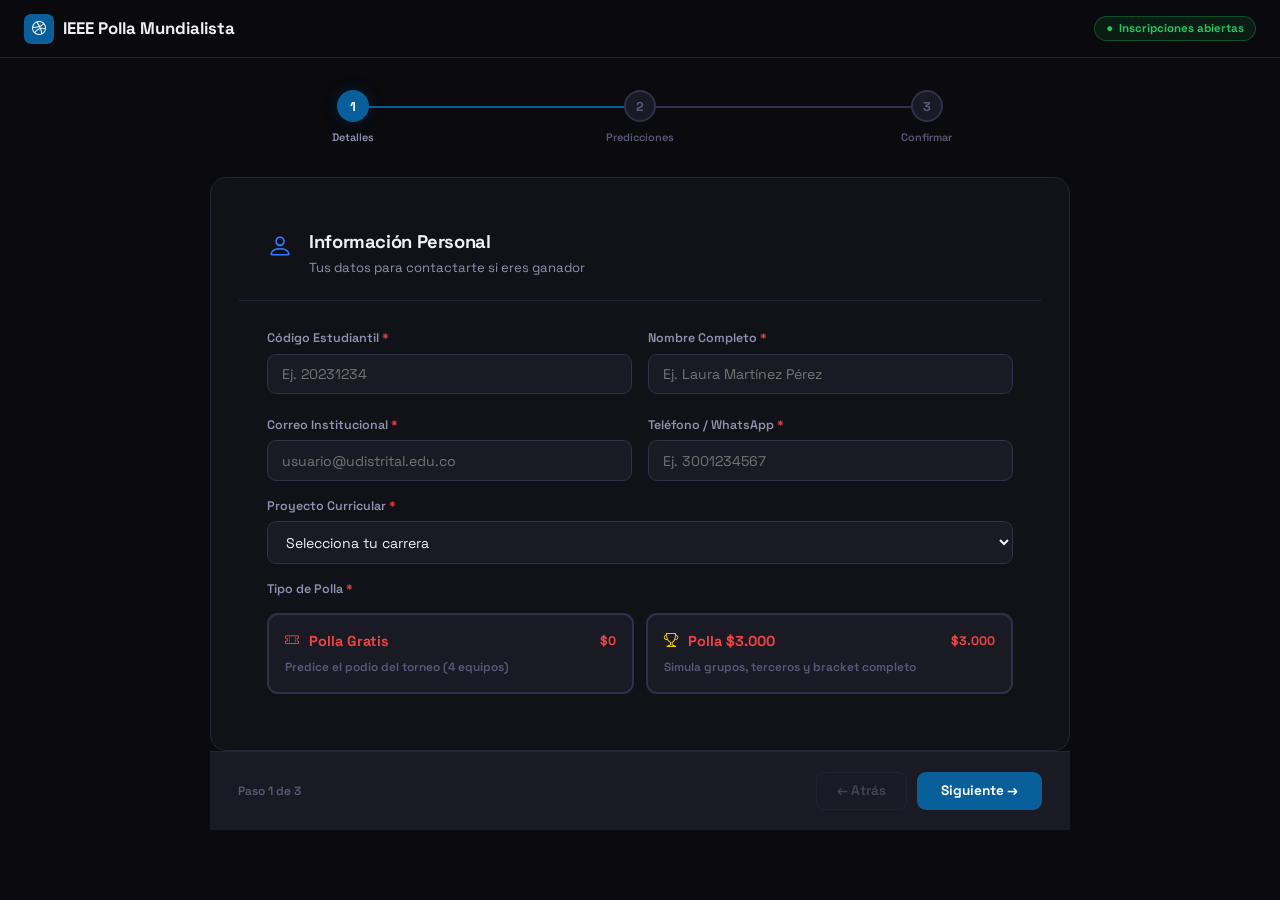
==== form.html @ 86ab1fe7 "Proyecto" ====
<!DOCTYPE html>
<html lang="es">

<head>
  <meta charset="UTF-8" />
  <meta name="viewport" content="width=device-width, initial-scale=1.0" />
  <title>Polla Mundialista IEEE 2026</title>
  <link rel="preconnect" href="https://fonts.googleapis.com" />
  <link rel="preconnect" href="https://fonts.gstatic.com" crossorigin />
  <link rel="stylesheet" href="stylesform.css">
  <link href="https://fonts.googleapis.com/css2?family=Space+Grotesk:wght@300;400;500;600;700;800&display=swap"
    rel="stylesheet" />
  <link rel="stylesheet" href="https://cdn.jsdelivr.net/npm/bootstrap-icons@1.11.3/font/bootstrap-icons.css">
</head>

<body>
  <nav>
    <a href="#" class="logo">
      <div class="logo-icon"><i class="bi bi-dribbble"></i></div>IEEE Polla Mundialista
    </a>
    <span class="nav-badge"><span>●</span> Inscripciones abiertas</span>
  </nav>
  <div class="page">
    <div class="stepper">
      <div class="stepper-track">
        <div class="step-node active" id="sn1">
          <div class="s-circle" id="sc1">1</div>
          <div class="s-label">Detalles</div>
        </div>
        <div class="step-node" id="sn2">
          <div class="s-circle" id="sc2">2</div>
          <div class="s-label">Predicciones</div>
        </div>
        <div class="step-node" id="sn3">
          <div class="s-circle" id="sc3">3</div>
          <div class="s-label">Confirmar</div>
        </div>
      </div>
    </div>
    <div class="card">
      <div class="panel active" id="panel1">
        <div class="card-header">
          <div class="header-icon">
            <i class="bi bi-person"></i>
          </div>
          <div>
            <h2>Información Personal</h2>
            <p>Tus datos para contactarte si eres ganador</p>
          </div>
        </div>
        <div style="padding:1.75rem;">
          <div class="fields-grid two-col">
            <div class="field-group" id="fg-codigo">
              <label for="codigo">Código Estudiantil <span>*</span></label>
              <input type="number" id="codigo" placeholder="Ej. 20231234" />
              <small id="codigo-status"></small>
              <span class="field-error">Ingresa tu código estudiantil</span>
            </div>
            <div class="field-group" id="fg-nombre">
              <label for="nombre">Nombre Completo <span>*</span></label>
              <input type="text" id="nombre" placeholder="Ej. Laura Martínez Pérez" autocomplete="name" />
              <span class="field-error">Por favor ingresa tu nombre completo</span>
            </div>
            <div class="field-group" id="fg-correo">
              <label for="correo">Correo Institucional <span>*</span></label>
              <input type="email" id="correo" placeholder="usuario@udistrital.edu.co" />
              <span class="field-error">Ingresa un correo @udistrital.edu.co válido</span>
            </div>
            <div class="field-group" id="fg-telefono">
              <label for="telefono">Teléfono / WhatsApp <span>*</span></label>
              <input type="tel" id="telefono" placeholder="Ej. 3001234567" maxlength="12" />
              <span class="field-error">Ingresa tu número de teléfono</span>
            </div>
            <div class="field-group" id="fg-proyecto" style="grid-column:1/-1;">
              <label for="proyecto">Proyecto Curricular <span>*</span></label>
              <select id="proyecto">
                <option value="" disabled selected>Selecciona tu carrera</option>
                <option>Tecnología en Sistematización de Datos</option>
                <option>Tecnología en Construcciones Civiles</option>
                <option>Tecnología en Electricidad de Media y Baja Tensión</option>
                <option>Tecnología en Electrónica Industrial</option>
                <option>Tecnología en Gestión de la Producción Industrial</option>
                <option>Tecnología en Mecánica Industrial</option>
                <option>Ingeniería Civil</option>
                <option>Ingeniería de Producción</option>
                <option>Ingeniería Eléctrica</option>
                <option>Ingeniería en Control y Automatización</option>
                <option>Ingeniería en Telecomunicaciones</option>
                <option>Ingeniería en Telemática</option>
                <option>Ingeniería Mecánica</option>
                <option>Otro</option>
              </select>
              <span class="field-error">Selecciona tu proyecto curricular</span>
            </div>
            <div class="field-group" id="fg-tipo" style="grid-column:1/-1;">
              <label>Tipo de Polla <span>*</span></label>
              <div class="type-row" id="typeRow">
                <label class="type-card" id="tc-free">
                  <input type="radio" class="type-radio" name="tipoPolla" value="free" id="tp-free" />
                  <div class="type-card-top"><span class="type-card-name"><i class="bi bi-ticket-perforated"></i> Polla
                      Gratis</span><span class="type-card-price">$0</span></div>
                  <div class="type-card-desc">Predice el podio del torneo (4 equipos)</div>
                </label>
                <label class="type-card" id="tc-3000">
                  <input type="radio" class="type-radio" name="tipoPolla" value="3000" id="tp-3000" />
                  <div class="type-card-top"><span class="type-card-name"><i class="bi bi-trophy"></i> Polla
                      $3.000</span><span class="type-card-price">$3.000</span></div>
                  <div class="type-card-desc">Simula grupos, terceros y bracket completo</div>
                </label>
              </div>
              <span class="field-error" id="tipo-err" style="display:none;">Selecciona un tipo de polla</span>
            </div>
          </div>
        </div>
      </div>
      <div class="panel" id="panel2free">
        <div class="card-header">
          <div class="header-icon">
            <i class="bi bi-trophy"></i>
          </div>
          <div>
            <h2>Arma tu Podio</h2>
            <p>Arrastra los equipos a las posiciones del Mundial</p>
          </div>
        </div>
        <div style="padding:1.75rem;">
          <div class="drag-container">
            <div class="teams-pool-section">
              <div class="sec-label">Equipos del Mundial</div>
              <input type="text" class="pool-search" id="teamSearch" placeholder="Buscar país..."
                oninput="filterPool()" />
              <div class="teams-pool" id="teamsPool"></div>
            </div>
            <div class="podium-section">
              <div class="sec-label">Tu Predicción</div>
              <div class="podium-grid" id="podiumGrid">
                <div class="drop-zone" data-rank="1" id="puesto1">
                  <div class="rank-badge"><i class="bi bi-trophy"></i></div>
                  <div class="drop-placeholder">Arrastra Campeón</div>
                </div>
                <div class="drop-zone" data-rank="2" id="puesto2">
                  <div class="rank-badge"><i class="bi bi-2-circle"></i></div>
                  <div class="drop-placeholder">Arrastra Subcampeón</div>
                </div>
                <div class="drop-zone" data-rank="3" id="puesto3">
                  <div class="rank-badge"><i class="bi bi-3-circle"></i></div>
                  <div class="drop-placeholder">Arrastra 3° Puesto</div>
                </div>
                <div class="drop-zone" data-rank="4" id="puesto4">
                  <div class="rank-badge"><i class="bi bi-4-circle"></i></div>
                  <div class="drop-placeholder">Arrastra 4° Puesto</div>
                </div>
              </div>
            </div>
          </div>
          <div class="sec-label">Sección de Desempate</div>
          <div class="tie-grid">
            <div class="field-group"><label><i class="bi bi-dribbble"></i> Goleador (Bota de Oro)</label><input
                type="text" id="goleador" placeholder="Ej. Kylian Mbappé" /></div>
            <div class="field-group"><label><i class="bi bi-shield"></i> Mejor Portero</label><input type="text"
                id="portero" placeholder="Ej. David Ospina" /></div>
            <div class="field-group"><label><i class="bi bi-123"></i> Goles totales en la Final</label><input
                type="number" id="golesFinal" placeholder="Ej: 3" min="0" /></div>
            <div class="field-group"><label><i class="bi bi-exclamation-triangle"></i> Tarjetas Rojas en el
                torneo</label><input type="number" id="tarjetasRojas" placeholder="Total del mundial" min="0" /></div>
            <div class="field-group" style="grid-column:1/-1;"><label><i class="bi bi-123"></i> Goles en Fase de
                Grupos</label><input type="number" id="golesFaseGrupos" placeholder="Ej: 96" min="1" /></div>
            <div class="field-group">
              <label><i class="bi bi-lightning-charge"></i> Equipo sorpresa</label>
              <div class="team-select" id="equipoSorpresa"></div>
            </div>
            <div class="field-group">
              <label><i class="bi bi-emoji-frown"></i> Equipo decepción</label>
              <div class="team-select" id="equipoDecepcion"></div>
            </div>
            <div class="field-group">
              <label><i class="bi bi-shield-x"></i> Selección menos goleada</label>
              <div class="team-select" id="seleccionDefensa"></div>
            </div>
            <div class="field-group">
              <label><i class="bi bi-people"></i> Selección con más goles</label>
              <div class="team-select" id="seleccionGoles"></div>
            </div>
            <div class="field-group">
              <label><i class="bi bi-person-bounding-box"></i> Mejor jugador joven</label>
              <input type="text" id="jugadorJoven" placeholder="Ej. Jude Bellingham">
            </div>
            <div class="field-group">
              <label><i class="bi bi-arrow-repeat"></i> ¿Habrá prórroga en la final?</label>
              <select id="prorrogaFinal">
                <option value="">Selecciona</option>
                <option value="si">Sí</option>
                <option value="no">No</option>
              </select>
            </div>
          </div>
        </div>
      </div>
    </div>
    <div class="panel" id="panel2sim">
      <div class="card-header">
        <div class="header-icon">
          <i class="bi bi-globe-americas"></i>
        </div>
        <div>
          <h2>Simulador Completo</h2>
          <p>Clasifica los grupos, elige los mejores terceros y completa el bracket</p>
        </div>
      </div>
      <div style="padding:1.75rem;">
        <div class="sim-nav">
          <button class="sim-tab active" id="stab1" onclick="simGoTo(1)">① Grupos</button>
          <button class="sim-tab" id="stab2" onclick="simGoTo(2)">② Mejores 3.°</button>
          <button class="sim-tab" id="stab3" onclick="simGoTo(3)">③ Bracket</button>
        </div>
        <div class="sim-step active" id="ss1">
          <div class="sec-label">12 grupos · 48 equipos — reordena arrastrando o tocando dos filas</div>
          <div id="groups-grid"></div>
          <div class="sim-footer">
            <span style="font-size:.75rem;color:var(--text-m);">Paso 1 de 3</span>
            <button class="btn-sim primary" onclick="simNext1()">Siguiente: Mejores 3.° →</button>
          </div>
        </div>
        <div class="sim-step" id="ss2">
          <p style="font-size:.8rem;color:var(--text-s);margin-bottom:.85rem;">Elige exactamente <strong>8</strong>
            equipos terceros que pasan a octavos en el orden de mejor tercero</p>
          <div class="thirds-wrap">
            <div class="thirds-hdr">
              <p>Haz clic en una fila para seleccionar/deseleccionar</p>
              <div class="count-badge">Seleccionados: <span class="n" id="third-count">0</span> / 8</div>
            </div>
            <table class="thirds-table">
              <thead>
                <tr>
                  <th>Grupo</th>
                  <th>3.° clasificado</th>
                </tr>
              </thead>
              <tbody id="third-tbody"></tbody>
            </table>
          </div>
          <div class="sim-footer">
            <button class="btn-sim" onclick="simGoTo(1)">← Grupos</button>
            <button class="btn-sim primary" onclick="simNext2()">Siguiente: Bracket →</button>
          </div>
        </div>
        <div class="sim-step" id="ss3">
          <p style="font-size:.8rem;color:var(--text-s);margin-bottom:.75rem;">Haz clic en el equipo ganador de cada
            partido para avanzarlo</p>
          <div class="bracket-wrapper-rel">
            <div id="bracket-scroll">
              <div id="bracket"></div>
            </div>
            <svg id="bracket-lines" style="position:absolute;inset:0;pointer-events:none;z-index:0;"></svg>
          </div>
          <div id="champ-bar"><span><i class="bi bi-trophy"></i> Campeón:</span><span id="champ-name">?</span></div>
          <div class="sim-footer">
            <button class="btn-sim" onclick="simGoTo(2)">← Mejores 3.°</button>
            <span style="font-size:.75rem;color:var(--text-m);">Elige al campeón para continuar</span>
          </div>
        </div>
        <div id="tie3000-wrap" style="display:none;margin-top:1.5rem;">
          <div class="sec-label">Sección de Desempate</div>
          <div class="tie-grid">
            <div class="field-group"><label><i class="bi bi-dribbble"></i> Goleador (Bota de Oro)</label><input
                type="text" id="goleador3" placeholder="Ej. Kylian Mbappé" /></div>
            <div class="field-group"><label><i class="bi bi-shield"></i> Mejor Portero</label><input type="text"
                id="portero3" placeholder="Ej. David Ospina" /></div>
            <div class="field-group"><label><i class="bi bi-123"></i> Goles totales en la Final</label><input
                type="number" id="golesFinal3" placeholder="Ej: 3" min="0" /></div>
            <div class="field-group"><label><i class="bi bi-exclamation-triangle"></i> Tarjetas Rojas en el
                torneo</label><input type="number" id="tarjetasRojas3" placeholder="Total del mundial" min="0" />
            </div>
            <div class="field-group" style="grid-column:1/-1;"><label><i class="bi bi-123"></i> Goles en Fase de
                Grupos</label><input type="number" id="golesFaseGrupos3" placeholder="Ej: 96" min="1" /></div>
            <div class="field-group">
              <label><i class="bi bi-lightning-charge"></i> Equipo sorpresa</label>
              <div class="team-select" id="equipoSorpresa3"></div>
            </div>
            <div class="field-group">
              <label><i class="bi bi-emoji-frown"></i> Equipo decepción</label>
              <div class="team-select" id="equipoDecepcion3"></div>
            </div>
            <div class="field-group">
              <label><i class="bi bi-shield-x"></i> Selección menos goleada</label>
              <div class="team-select" id="seleccionDefensa3"></div>
            </div>
            <div class="field-group">
              <label><i class="bi bi-people"></i> Selección con más goles</label>
              <div class="team-select" id="seleccionGoles3"></div>
            </div>
            <div class="field-group">
              <label><i class="bi bi-person-bounding-box"></i> Mejor jugador joven</label>
              <input type="text" id="jugadorJoven3" placeholder="Ej. Jude Bellingham">
            </div>
            <div class="field-group">
              <label><i class="bi bi-arrow-repeat"></i> ¿Habrá prórroga en la final?</label>
              <select id="prorrogaFinal3">
                <option value="">Selecciona</option>
                <option value="si">Sí</option>
                <option value="no">No</option>
              </select>
            </div>
          </div>
        </div>
      </div>
    </div>
    <div class="panel" id="panel3">
      <div class="card-header">
        <div class="header-icon">
          <i class="bi bi-credit-card"></i>
        </div>
        <div>
          <h2>Confirmación</h2>
          <p>Revisa tu predicción antes de enviar</p>
        </div>
      </div>
      <div style="padding:1.75rem;">

        <div id="upload-section" style="display:none;">
          <div class="payment-reminder">
            <div class="payment-reminder-title">
              <i class="bi bi-phone"></i> Realiza tu pago antes de subir el comprobante
            </div>
            <div class="payment-reminder-body">
              <div class="payment-option">
                <span class="payment-label">Nequi / Daviplata</span>
                <span class="payment-number">315 6132010</span>
              </div>
              <div class="payment-option">
                <span class="payment-label">Nombre</span>
                <span class="payment-number">Miguel Sierra</span>
              </div>
              <div class="payment-option">
                <span class="payment-label">Valor</span>
                <span class="payment-number payment-value">$3.000</span>
              </div>
              <div class="payment-option qr-option">
                <span class="payment-label">QR de pago</span>
                <img src="images/qrcode.png" alt="QR Nequi">
              </div>
            </div>
            <p class="payment-note">
              <i class="bi bi-info-circle"></i>
              Escribe tu nombre en el mensaje/referencia del pago para identificarte.
            </p>
          </div>
          <div class="upload-preview" id="uploadPreview">
            <span><i class="bi bi-clipboard"></i></span>
            <span class="preview-name" id="prevName">—</span>
            <span class="preview-size" id="prevSize">—</span>
            <button class="preview-remove" onclick="removeFile()">✕</button>
          </div>
          <div class="upload-area" id="uploadArea" onclick="document.getElementById('fileInput').click()"
            ondragover="e=>e.preventDefault()" ondrop="handleDrop(event)">
            <input type="file" id="fileInput" accept="image/*,.pdf" onchange="handleFile(this)" />
            <div class="upload-icon"><i class="bi bi-paperclip"></i></div>
            <div class="upload-title">Arrastra tu comprobante de pago aquí</div>
            <div class="upload-sub">o haz clic para seleccionar · JPG · PNG · PDF · Max 5MB</div>
          </div>
        </div>

        <div id="free-note-wrap" class="free-note" style="display:none;">
          <i class="bi bi-info-lg"></i> La polla gratis no requiere comprobante de pago.
        </div>

        <div class="confirm-box">
          <div class="confirm-title"><i class="bi bi-clipboard-check"></i> Resumen de tu Polla</div>
          <div class="confirm-row"><span>Nombre</span><span id="cs-nombre">—</span></div>
          <div class="confirm-row"><span>Código</span><span id="cs-codigo">—</span></div>
          <div class="confirm-row"><span>Correo</span><span id="cs-correo">—</span></div>
          <div class="confirm-row"><span>Teléfono</span><span id="cs-telefono">—</span></div>
          <div class="confirm-row"><span>Carrera</span><span id="cs-proyecto">—</span></div>
          <div class="confirm-row"><span>Tipo</span><span id="cs-tipo">—</span></div>
          <div class="confirm-row confirm-highlight"><span><i class="bi bi-trophy"></i> Campeón</span><span
              id="cs-campeon">—</span></div>
          <div class="confirm-row confirm-highlight"><span><i class="bi bi-2-circle"></i> Subcampeón</span><span
              id="cs-sub">—</span></div>
          <div class="confirm-row" id="cs-3rd-row"><span><i class="bi bi-3-circle"></i> 3.er lugar</span><span
              id="cs-3rd">—</span></div>
          <div class="confirm-row"><span><i class="bi bi-4-circle"></i> 4.° lugar</span><span id="cs-4th">—</span></div>
          <div class="confirm-row" id="cs-sf-row" style="display:none;"><span><i class="bi bi-crosshair2"></i>
              Semifinalistas</span><span id="cs-sf">—</span></div>
          <div class="confirm-row"><span><i class="bi bi-dribbble"></i> Goleador</span><span id="cs-gol">—</span></div>
        </div>

      </div>
    </div>

    <div class="success-screen" id="successScreen">
      <div class="success-check">✓</div>
      <h2>¡Inscripción Enviada!</h2>
      <p>Recibimos tu polla. Disfruta el mundial y te avisaremos si ganaste.</p>
      <div class="success-id">Tu número de polla: &nbsp;<strong id="pollNumber">#——</strong></div>
    </div>

    <div class="form-actions" id="formActions">
      <span class="step-counter" id="stepCounter">Paso 1 de 3</span>
      <div class="btn-row">
        <button class="btn-back" id="btnBack" onclick="prevStep()" disabled>← Atrás</button>
        <button class="btn-next" id="btnNext" onclick="nextStep()">Siguiente →</button>
      </div>
    </div>
  </div>
  <script src="https://cdn.jsdelivr.net/npm/sortablejs@1.15.0/Sortable.min.js"></script>
  <script src="form.js"></script>
</body>

</html>
---- stylesform.css ----
*{margin:0;padding:0;box-sizing:border-box;}
:root{
  --bg:#0a0a0f;
  --bg-card:#111118;
  --bg-el:#1a1a24;
  --bg-el2:#22222e;
  --accent:#085F9A;
  --accent-l:#3877ff;
  --accent-g:rgba(8,95,154,0.22);
  --text:#f0f0f8;
  --text-s:#9090b0;
  --text-m:#5a5a78;
  --border:#252535;
  --border-l:#30304a;
  --ok:#22c55e;
  --ok-bg:rgba(34,197,94,0.1);
  --warn:#f59e0b;
  --err:#ef4444;
  --err-bg:rgba(239,68,68,0.1);
}
html{scroll-behavior:smooth;}
body{font-family:'Space Grotesk',sans-serif;background:var(--bg);color:var(--text);min-height:100vh;line-height:1.5;}

nav{position:sticky;top:0;z-index:200;background:rgba(10,10,15,0.92);backdrop-filter:blur(18px);border-bottom:1px solid var(--border);padding:.85rem 1.5rem;display:flex;align-items:center;gap:.75rem;}
.logo{display:flex;align-items:center;gap:.55rem;font-weight:800;font-size:1.05rem;text-decoration:none;color:var(--text);margin-right:auto;}
.logo-icon{width:30px;height:30px;background:var(--accent);border-radius:7px;display:flex;align-items:center;justify-content:center;font-size:.9rem;}
.nav-badge{font-size:.72rem;font-weight:700;color:var(--ok);background:var(--ok-bg);border:1px solid rgba(34,197,94,0.3);border-radius:100px;padding:.2rem .7rem;display:flex;align-items:center;gap:.35rem;}
.nav-badge span{animation:blink 1.4s infinite;}
@keyframes blink{0%,100%{opacity:1;}50%{opacity:.3;}}

.page{max-width:900px;margin:0 auto;padding:2rem 1.25rem 4rem;}

.stepper{position:relative;margin-bottom:2rem;}
.stepper-track{display:flex;align-items:center;gap:0;position:relative;}
.step-node{display:flex;flex-direction:column;align-items:center;flex:1;position:relative;cursor:pointer;}
.step-node:not(:last-child)::after{content:'';position:absolute;top:16px;left:50%;right:-50%;height:2px;background:var(--border-l);z-index:0;transition:background .35s;}
.step-node.done:not(:last-child)::after,.step-node.active:not(:last-child)::after{background:var(--accent);}
.s-circle{width:32px;height:32px;border-radius:50%;border:2px solid var(--border-l);background:var(--bg-el);display:flex;align-items:center;justify-content:center;font-size:.8rem;font-weight:700;color:var(--text-m);z-index:1;transition:all .3s;}
.step-node.active .s-circle{border-color:var(--accent);background:var(--accent);color:#fff;box-shadow:0 0 16px var(--accent-g);}
.step-node.done .s-circle{border-color:var(--ok);background:var(--ok-bg);color:var(--ok);}
.s-label{font-size:.68rem;font-weight:600;color:var(--text-m);margin-top:.4rem;text-align:center;transition:color .3s;}
.step-node.active .s-label,.step-node.done .s-label{color:var(--text-s);}

.card{background:var(--bg-card);border:1px solid var(--border);border-radius:16px;overflow:hidden;}
.card-header{padding:1.4rem 1.75rem;border-bottom:1px solid var(--border);display:flex;align-items:flex-start;gap:1rem;}
.header-icon{font-size:1.6rem;flex-shrink:0;}
.card-header h2{font-size:1.15rem;font-weight:800;letter-spacing:-.02em;}
.card-header p{font-size:.82rem;color:var(--text-s);margin-top:.15rem;}

.panel{display:none;padding:1.75rem;}
.panel.active{display:block;}

.fields-grid{display:grid;gap:1rem;}
.two-col{grid-template-columns:1fr 1fr;}
@media(max-width:580px){.two-col{grid-template-columns:1fr;}}
.field-group{display:flex;flex-direction:column;gap:.35rem;}
.field-group label{font-size:.78rem;font-weight:600;color:var(--text-s);}
.field-group label span{color:var(--err);}
.field-group input,.field-group select{background:var(--bg-el);border:1px solid var(--border-l);border-radius:9px;padding:.65rem .9rem;font-family:inherit;font-size:.88rem;color:var(--text);outline:none;transition:border-color .2s,box-shadow .2s;width:100%;}
.field-group input:focus,.field-group select:focus{border-color:var(--accent);box-shadow:0 0 0 3px var(--accent-g);}
.field-group input.err,.field-group select.err{border-color:var(--err);box-shadow:0 0 0 3px var(--err-bg);}
.field-error{font-size:.72rem;color:var(--err);display:none;}
.field-group.has-err .field-error{display:block;}
.field-group.has-err input,.field-group.has-err select{border-color:var(--err);}
select option{background:var(--bg-el);color:var(--text);}

.type-row{display:grid;grid-template-columns:1fr 1fr;gap:.75rem;margin-top:.5rem;}
.type-card{border:2px solid var(--border-l);border-radius:11px;padding:1rem;cursor:pointer;transition:all .2s;background:var(--bg-el);}
.type-card:hover{border-color:var(--accent-l);}
.type-card.sel{border-color:var(--accent);background:var(--accent-g);}
.type-card-top{display:flex;align-items:center;justify-content:space-between;margin-bottom:.35rem;}
.type-card-name{font-weight:700;font-size:.9rem;}
.type-card-price{font-size:.78rem;font-weight:700;color:var(--accent-l);}
.type-card-desc{font-size:.74rem;color:var(--text-m);}
.type-radio{display:none;}

.form-actions{display:flex;align-items:center;justify-content:space-between;padding:1.25rem 1.75rem;border-top:1px solid var(--border);background:var(--bg-el);}
.step-counter{font-size:.75rem;color:var(--text-m);font-weight:600;}
.btn-row{display:flex;gap:.6rem;}
.btn-back{background:transparent;border:1px solid var(--border-l);color:var(--text-s);padding:.6rem 1.25rem;border-radius:9px;font-family:inherit;font-size:.85rem;font-weight:600;cursor:pointer;transition:all .2s;}
.btn-back:hover:not(:disabled){border-color:var(--accent);color:var(--accent);}
.btn-back:disabled{opacity:.35;cursor:default;}
.btn-next{background:var(--accent);color:#fff;border:none;padding:.6rem 1.5rem;border-radius:9px;font-family:inherit;font-size:.85rem;font-weight:700;cursor:pointer;transition:all .2s;}
.btn-next:hover{background:var(--accent-l);transform:translateY(-1px);box-shadow:0 8px 20px var(--accent-g);}

.sec-label{font-size:.68rem;font-weight:700;color:var(--accent-l);text-transform:uppercase;letter-spacing:.12em;display:flex;align-items:center;gap:.5rem;margin-bottom:.85rem;}
.sec-label::after{content:'';flex:1;height:1px;background:var(--border);}


.sim-nav{display:flex;gap:.4rem;margin-bottom:1.25rem;flex-wrap:wrap;}
.sim-tab{background:transparent;border:1px solid var(--border-l);color:var(--text-m);padding:.3rem .85rem;border-radius:100px;font-family:inherit;font-size:.78rem;font-weight:600;cursor:pointer;transition:all .2s;}
.sim-tab.active{background:var(--accent);border-color:var(--accent);color:#fff;}
.sim-tab:not(.active):hover{border-color:var(--accent-l);color:var(--accent-l);}
.sim-step{display:none;}
.sim-step.active{display:block;}

#groups-grid{display:grid;grid-template-columns:repeat(auto-fill,minmax(200px,1fr));gap:.85rem;}
.group-card{background:var(--bg-el);border:1px solid var(--border);border-radius:12px;overflow:hidden;transition:border-color .2s;}
.group-card:hover{border-color:var(--border-l);}
.group-card-head{padding:.6rem .85rem;border-bottom:1px solid var(--border);display:flex;align-items:center;justify-content:space-between;}
.group-card-head h2{font-size:.85rem;font-weight:700;}
.rank-list{padding:.4rem;display:flex;flex-direction:column;gap:.25rem;}
.rank-row{display:flex;align-items:center;gap:.4rem;padding:.35rem .45rem;border-radius:7px;background:var(--bg-el2);border:1px solid transparent;cursor:grab;transition:all .15s;user-select:none;}
.rank-row:active{cursor:grabbing;}
.rank-row:hover{border-color:var(--border-l);}
.rank-row.selected{border-color:var(--accent);background:rgba(8,95,154,0.18);}
.rank-row.dragging{opacity:.3;border:1px dashed var(--accent);}
.rank-row.pos-1 .team-pill{border-color:rgba(34,197,94,.5);}
.rank-row.pos-2 .team-pill{border-color:rgba(34,197,94,.3);}
.rank-row.pos-3 .team-pill{border-color:rgba(245,158,11,.4);}
.rank-pos{font-size:.62rem;font-weight:700;color:var(--text-m);width:1.4rem;text-align:right;flex-shrink:0;}
.drag-handle{color:var(--text-m);font-size:.8rem;flex-shrink:0;}
.team-pill{flex:1;display:flex;align-items:center;gap:.35rem;background:var(--bg);border:1px solid var(--border);border-radius:5px;padding:.15rem .45rem;font-size:.72rem;font-weight:600;white-space:nowrap;overflow:hidden;text-overflow:ellipsis;transition:border-color .15s;}
.flag{width:16px;height:11px;object-fit:cover;border-radius:2px;flex-shrink:0;}
.team-name-txt{overflow:hidden;text-overflow:ellipsis;}

.thirds-wrap{background:var(--bg-el);border:1px solid var(--border);border-radius:12px;overflow:hidden;}
.thirds-hdr{padding:.85rem 1rem;border-bottom:1px solid var(--border);display:flex;align-items:center;justify-content:space-between;gap:1rem;}
.thirds-hdr p{font-size:.8rem;color:var(--text-s);}
.count-badge{flex-shrink:0;background:var(--bg-el2);border:1px solid var(--border-l);border-radius:100px;padding:.15rem .65rem;font-size:.76rem;font-weight:700;white-space:nowrap;}
.count-badge .n{color:var(--accent-l);}
.thirds-table{width:100%;border-collapse:collapse;}
.thirds-table th{padding:.5rem .85rem;text-align:left;font-size:.67rem;font-weight:700;color:var(--text-m);text-transform:uppercase;letter-spacing:.08em;background:var(--bg-el2);border-bottom:1px solid var(--border);}
.thirds-table td{padding:.48rem .85rem;font-size:.82rem;border-bottom:1px solid var(--border);}
.thirds-table tr:last-child td{border-bottom:none;}
.thirds-table tbody tr{cursor:pointer;transition:background .12s;}
.thirds-table tbody tr:hover{background:var(--bg-el2);}
.thirds-table tbody tr.sel{background:rgba(34,197,94,.07);box-shadow:inset 3px 0 0 var(--ok);}
.thirds-table tbody tr.sel td:last-child::after{content:'✓';color:var(--ok);font-weight:800;float:right;}
.team-cell{display:flex;align-items:center;gap:.45rem;}

#bracket-scroll{overflow-x:auto;padding-bottom:.6rem;}
#bracket{display:grid;grid-template-columns:repeat(11,minmax(120px,1fr));gap:.5rem;min-width:1320px;position:relative;z-index:1;}
.round-col{background:var(--bg-el);border:1px solid var(--border);border-radius:9px;padding:.5rem;display:flex;flex-direction:column;gap:.35rem;position:relative;}
.round-title-b{font-size:.62rem;font-weight:700;color:var(--accent-l);text-transform:uppercase;letter-spacing:.1em;text-align:center;margin-bottom:.2rem;flex-shrink:0;}
.ko-match{background:var(--bg);border:1px solid var(--border);border-radius:7px;padding:.35rem;margin-bottom:.2rem;transition:border-color .15s;}
.ko-match:hover{border-color:var(--border-l);}
.ko-match-num{font-size:.58rem;color:var(--text-m);font-weight:600;margin-bottom:.15rem;}
.ko-team{display:flex;align-items:center;gap:.25rem;padding:.15rem .3rem;border-radius:4px;cursor:pointer;transition:background .12s;}
.ko-team:hover{background:var(--bg-el);}
.ko-team.winner{background:rgba(34,197,94,.14);box-shadow:0 0 0 1px var(--ok);border-radius:4px;}
.ko-team.winner .ko-name{color:var(--ok);font-weight:700;}
.ko-name{font-size:.68rem;font-weight:600;white-space:nowrap;overflow:hidden;text-overflow:ellipsis;max-width:85px;}
.ko-name.placeholder{color:var(--text-m);font-style:italic;font-weight:400;}
#champ-bar{margin-top:1rem;display:inline-flex;align-items:center;gap:.6rem;background:var(--ok-bg);border:1px solid rgba(34,197,94,.4);border-radius:100px;padding:.4rem 1rem;font-size:.85rem;font-weight:700;}
#champ-name{font-size:.9rem;font-weight:800;color:var(--ok);}
.bracket-wrapper-rel{position:relative;}
#bracket-lines{position:absolute;inset:0;pointer-events:none;z-index:0;}

.sim-footer{display:flex;justify-content:space-between;align-items:center;margin-top:1.25rem;gap:.6rem;}
.btn-sim{padding:.6rem 1.2rem;border-radius:9px;font-family:inherit;font-size:.82rem;font-weight:700;cursor:pointer;transition:all .2s;border:1px solid var(--border-l);background:transparent;color:var(--text-s);}
.btn-sim:hover{border-color:var(--accent);color:var(--accent);}
.btn-sim.primary{background:var(--accent);border-color:var(--accent);color:#fff;}
.btn-sim.primary:hover{background:var(--accent-l);}

.drag-container{display:grid;grid-template-columns:1fr 1fr;gap:1.25rem;margin-bottom:1.5rem;}
@media(max-width:600px){.drag-container{grid-template-columns:1fr;}}
.teams-pool-section{display:flex;flex-direction:column;gap:.5rem;}
.pool-search{background:var(--bg-el);border:1px solid var(--border-l);border-radius:8px;padding:.5rem .9rem;font-family:inherit;font-size:.8rem;color:var(--text);outline:none;width:100%;}
.pool-search:focus{border-color:var(--accent);}
.teams-pool{display:flex;flex-wrap:wrap;gap:.4rem;background:var(--bg-el);border:1px solid var(--border);border-radius:10px;padding:.7rem;max-height:280px;overflow-y:auto;}
.team-card{display:flex;align-items:center;gap:.3rem;background:var(--bg-el2);border:1px solid var(--border-l);border-radius:7px;padding:.3rem .6rem;font-size:.72rem;font-weight:600;cursor:grab;transition:all .15s;white-space:nowrap;}
.team-card:active{cursor:grabbing;}
.team-card img{width:18px;height:13px;object-fit:cover;border-radius:2px;}
.team-card.dragging-out{opacity:.3;}
.podium-section{display:flex;flex-direction:column;gap:.6rem;}
.podium-grid{display:flex;flex-direction:column;gap:.5rem;}
.drop-zone{background:var(--bg-el);border:2px dashed var(--border-l);border-radius:10px;padding:.7rem 1rem;display:flex;align-items:center;gap:.6rem;min-height:52px;transition:all .2s;}
.drop-zone.over{border-color:var(--accent);background:var(--accent-g);}
.drop-zone.filled{border-style:solid;border-color:var(--border-l);}
.rank-badge{font-size:.82rem;font-weight:700;color:var(--text-m);flex-shrink:0;width:2.2rem;}
.drop-placeholder{font-size:.78rem;color:var(--text-m);font-style:italic;}
.drop-filled{display:flex;align-items:center;gap:.5rem;font-size:.8rem;font-weight:700;}
.drop-filled img{width:20px;height:14px;object-fit:cover;border-radius:2px;}
.drop-remove{margin-left:auto;background:none;border:none;color:var(--text-m);cursor:pointer;font-size:.85rem;padding:.1rem .3rem;border-radius:4px;transition:color .15s;}
.drop-remove:hover{color:var(--err);}

/* ── TIEBREAKERS ── */
.tie-grid{display:grid;grid-template-columns:1fr 1fr;gap:1rem;margin-top:1rem;}
@media(max-width:580px){.tie-grid{grid-template-columns:1fr;}}

/* ── CONFIRM ── */
.confirm-box{background:var(--bg-el);border:1px solid var(--border);border-radius:12px;overflow:hidden;margin-bottom:1.25rem;}
.confirm-title{font-size:.72rem;font-weight:700;color:var(--accent-l);text-transform:uppercase;letter-spacing:.1em;padding:.75rem 1rem;background:var(--bg-el2);border-bottom:1px solid var(--border);}
.confirm-row{display:flex;align-items:center;justify-content:space-between;padding:.55rem 1rem;border-bottom:1px solid var(--border);font-size:.83rem;}
.confirm-row:last-child{border-bottom:none;}
.confirm-row span:first-child{color:var(--text-s);}
.confirm-row span:last-child{font-weight:600;text-align:right;}
.confirm-highlight{background:rgba(34,197,94,.07);}
.confirm-highlight span:last-child{color:var(--ok);}

/* Upload */
.upload-area{border:2px dashed var(--border-l);border-radius:12px;padding:2rem;text-align:center;cursor:pointer;transition:all .2s;margin-bottom:1rem;}
.upload-area:hover,.upload-area.over{border-color:var(--accent);background:var(--accent-g);}
.upload-area input{display:none;}
.upload-icon{font-size:2rem;margin-bottom:.5rem;}
.upload-title{font-size:.88rem;font-weight:600;margin-bottom:.2rem;}
.upload-sub{font-size:.75rem;color:var(--text-m);}
.upload-preview{display:none;align-items:center;gap:.75rem;background:var(--bg-el);border:1px solid var(--border);border-radius:10px;padding:.75rem 1rem;margin-bottom:1rem;}
.upload-preview.show{display:flex;}
.preview-name{font-size:.82rem;font-weight:600;flex:1;}
.preview-size{font-size:.72rem;color:var(--text-m);}
.preview-remove{background:none;border:none;color:var(--text-m);cursor:pointer;font-size:1rem;padding:.1rem .3rem;transition:color .15s;}
.preview-remove:hover{color:var(--err);}
.free-note{font-size:.76rem;color:var(--text-m);background:var(--bg-el);border:1px solid var(--border);border-radius:8px;padding:.6rem .85rem;margin-bottom:1rem;}

/* SUCCESS */
.success-screen{display:none;padding:3rem 1.75rem;text-align:center;}
.success-screen.show{display:block;}
.success-check{width:64px;height:64px;border-radius:50%;background:var(--ok-bg);border:2px solid var(--ok);display:flex;align-items:center;justify-content:center;font-size:1.8rem;margin:0 auto 1.25rem;}
.success-screen h2{font-size:1.4rem;font-weight:800;margin-bottom:.5rem;}
.success-screen p{font-size:.87rem;color:var(--text-s);max-width:380px;margin:0 auto 1.25rem;}
.success-id{background:var(--bg-el);border:1px solid var(--border);border-radius:10px;display:inline-flex;align-items:center;gap:.5rem;padding:.5rem 1.25rem;font-size:.85rem;}
.success-id strong{color:var(--accent-l);}

.round-col.tp-col{border-color:rgba(245,158,11,0.35);background:rgba(245,158,11,0.04);}
.round-col.tp-col .round-title-b{color:var(--warn);}
.ko-match.tp-ko{border-color:rgba(245,158,11,0.3);}
.ko-match.tp-ko:hover{border-color:rgba(245,158,11,0.6);}
.info-btn{width:20px;height:20px;border-radius:50%;border:1px solid var(--border-l);background:var(--bg-el2);color:var(--text-m);font-size:.65rem;font-weight:700;cursor:pointer;transition:all .15s;display:flex;align-items:center;justify-content:center;}
.info-btn:hover{border-color:var(--accent);color:var(--accent);}

/* Confetti */
.confetti-wrap{position:fixed;inset:0;pointer-events:none;overflow:hidden;z-index:9999;}
.confetti-wrap.fade{opacity:0;transition:opacity .8s;}
.cp{position:absolute;top:-10vh;border-radius:2px;opacity:.9;animation:fall linear 1 forwards;}
@keyframes fall{0%{transform:translate3d(0,-10vh,0) rotateZ(0deg);}100%{transform:translate3d(0,110vh,0) rotateZ(360deg);}}

::-webkit-scrollbar{width:5px;height:5px;}
::-webkit-scrollbar-track{background:var(--bg-el);}
::-webkit-scrollbar-thumb{background:var(--border-l);border-radius:99px;}

.header-icon {
  left: 1rem;
  top: 1rem;
}

.type-card i {
  margin-right: 6px;
}

.upload-icon i {
  font-size: 2rem;
}

.confirm-title i {
  margin-right: 6px;
}

.bi-trophy { color: gold; }
.bi-person { color: #3877ff; }
.bi-globe-americas { color: green; }

.status-ok  { color: #22c55e; font-weight: 600; }
.status-err { color: #ef4444; font-weight: 600; }

.payment-reminder {
  background: linear-gradient(135deg, rgba(8,95,154,0.15), rgba(56,119,255,0.08));
  border: 1.5px solid rgba(8,95,154,0.4);
  border-radius: 12px;
  padding: 1.1rem 1.25rem;
  margin-bottom: 1.25rem;
}

.payment-reminder-title {
  font-weight: 700;
  font-size: .9rem;
  color: #3877ff;
  margin-bottom: .75rem;
  display: flex;
  align-items: center;
  gap: .4rem;
}

.payment-reminder-body {
  display: flex;
  flex-direction: column;
  gap: .4rem;
  margin-bottom: .75rem;
}

.payment-option {
  display: flex;
  justify-content: space-between;
  align-items: center;
  background: rgba(255,255,255,0.04);
  border: 1px solid rgba(255,255,255,0.07);
  border-radius: 8px;
  padding: .45rem .85rem;
  font-size: .85rem;
}

.payment-label {
  color: var(--text-s);
  font-weight: 500;
}

.payment-number {
  font-weight: 700;
  color: var(--text);
  letter-spacing: .3px;
}

.payment-value {
  color: #3877ff;
  font-size: .95rem;
}

.payment-note {
  font-size: .75rem;
  color: var(--text-m);
  margin: 0;
  display: flex;
  align-items: center;
  gap: .3rem;
}

.payment-option.qr-option {
  flex-direction: column;
  gap: .6rem;
  padding: .75rem;
  text-align: center;
}

.payment-option.qr-option img {
  width: 140px;
  border-radius: 8px;
  border: 2px solid rgba(56,119,255,0.3);
  filter: brightness(0.92);
}

.team-select { position: relative; user-select: none; }

.team-select .ts-trigger {
  display: flex; align-items: center; gap: .5rem;
  padding: .65rem .9rem; border-radius: 9px;
  border: 1px solid var(--border-l);
  background: var(--bg-el);
  cursor: pointer; font-size: .88rem;
  justify-content: space-between;
  color: var(--text);
  transition: border-color .2s, box-shadow .2s;
  width: 100%;
  min-height: 38px;
}
.team-select .ts-trigger:hover { border-color: var(--accent); }
.team-select .ts-trigger:focus-within { border-color: var(--accent); box-shadow: 0 0 0 3px var(--accent-g); outline: none; }

.team-select .ts-placeholder { color: var(--text-m); font-size: .88rem; }
.team-select .ts-arrow { font-size: .6rem; color: var(--text-m); flex-shrink: 0; }

.team-select .ts-dropdown {
  display: none; position: absolute; z-index: 999;
  top: calc(100% + 4px); left: 0; right: 0;
  background: var(--bg-el);
  border: 1px solid var(--border-l);
  border-radius: 9px;
  box-shadow: 0 12px 32px rgba(0,0,0,.5);
  max-height: 220px; overflow: hidden;
  flex-direction: column;
  z-index: 9999;
}
.team-select .ts-dropdown.open { display: flex; }

.team-select .ts-search {
  padding: .5rem .75rem;
  border: none;
  border-bottom: 1px solid var(--border);
  font-size: .82rem;
  outline: none;
  width: 100%;
  box-sizing: border-box;
  background: var(--bg-el2);
  color: var(--text);
  font-family: inherit;
}
.team-select .ts-search::placeholder { color: var(--text-m); }

.team-select .ts-list { overflow-y: auto; flex: 1; }
.team-select .ts-list::-webkit-scrollbar { width: 4px; }
.team-select .ts-list::-webkit-scrollbar-track { background: var(--bg-el); }
.team-select .ts-list::-webkit-scrollbar-thumb { background: var(--border-l); border-radius: 99px; }

.team-select .ts-option {
  display: flex; align-items: center; gap: .5rem;
  padding: .45rem .75rem;
  cursor: pointer; font-size: .82rem;
  color: var(--text);
  border-bottom: 1px solid var(--border);
  transition: background .12s;
}
.team-select .ts-option:last-child { border-bottom: none; }
.team-select .ts-option:hover { background: var(--bg-el2); }
.team-select .ts-option.selected {
  background: var(--accent-g);
  color: var(--accent-l);
  font-weight: 600;
}
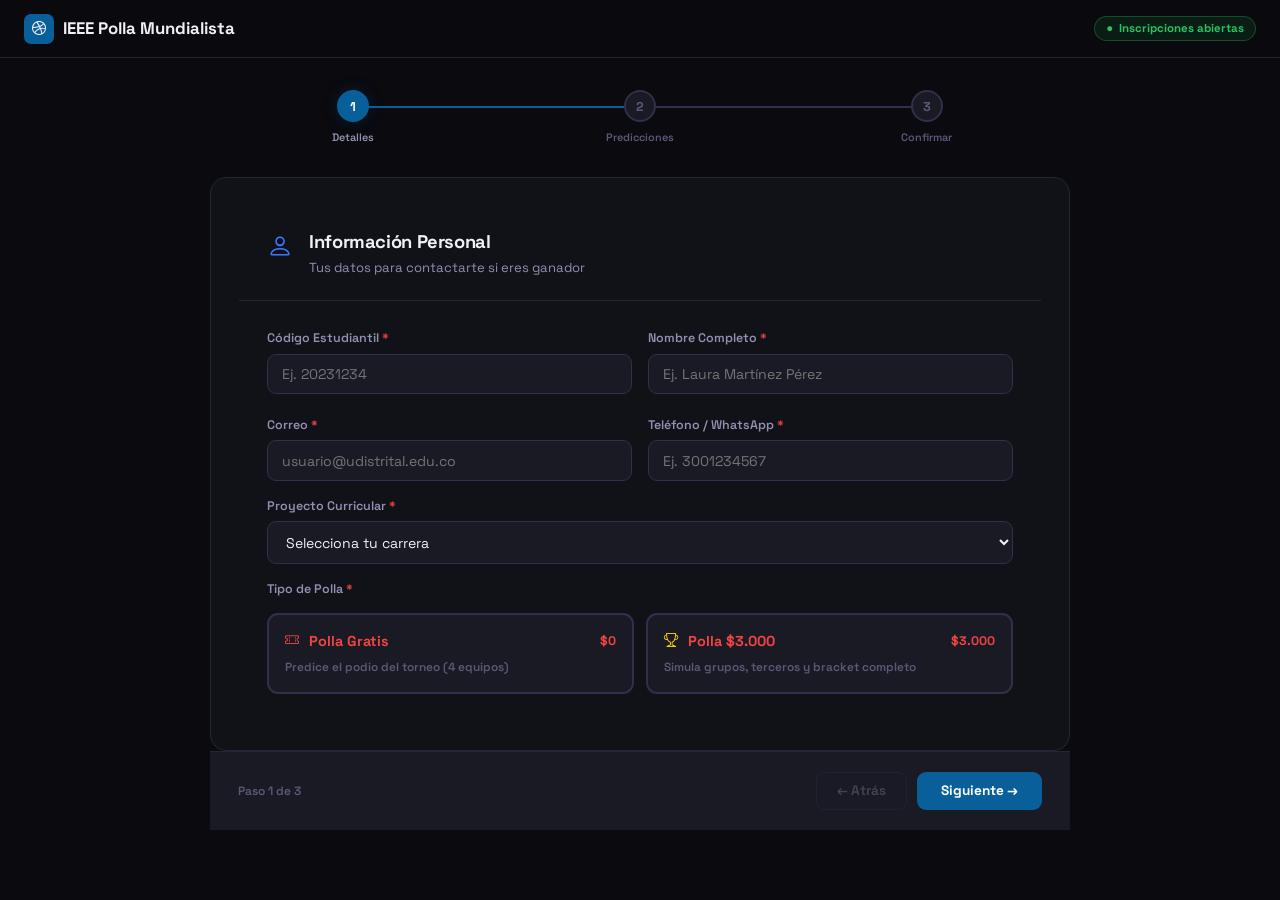
==== commit 6d96dd62: "Fix" ====
--- a/form.html
+++ b/form.html
@@ -62,9 +62,9 @@
               <span class="field-error">Por favor ingresa tu nombre completo</span>
             </div>
             <div class="field-group" id="fg-correo">
-              <label for="correo">Correo Institucional <span>*</span></label>
+              <label for="correo">Correo <span>*</span></label>
               <input type="email" id="correo" placeholder="usuario@udistrital.edu.co" />
-              <span class="field-error">Ingresa un correo @udistrital.edu.co válido</span>
+              <span class="field-error">Ingresa un correo válido</span>
             </div>
             <div class="field-group" id="fg-telefono">
               <label for="telefono">Teléfono / WhatsApp <span>*</span></label>
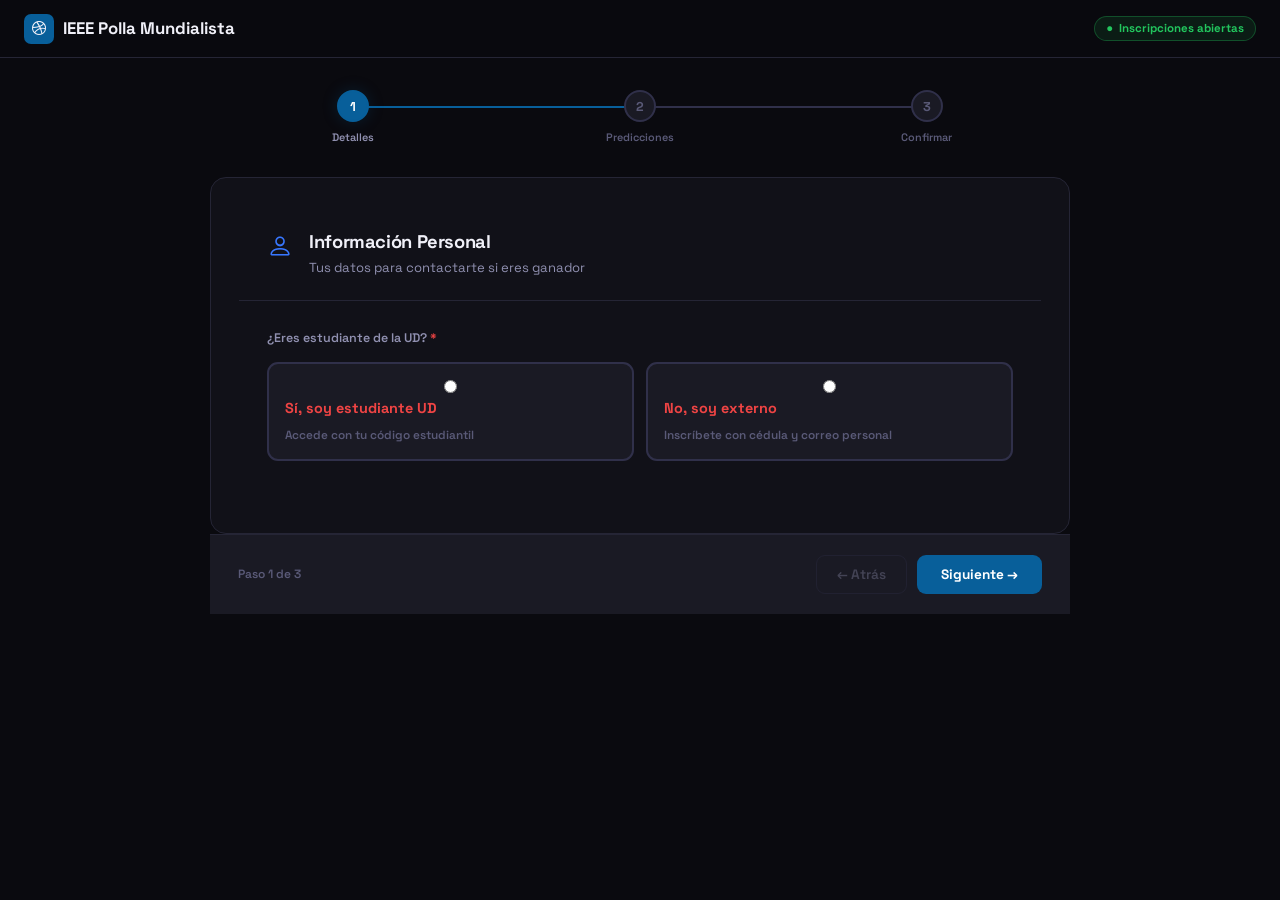
==== commit 22a32e21: "Ajuste externos" ====
--- a/form.html
+++ b/form.html
@@ -50,65 +50,99 @@
         </div>
         <div style="padding:1.75rem;">
           <div class="fields-grid two-col">
-            <div class="field-group" id="fg-codigo">
-              <label for="codigo">Código Estudiantil <span>*</span></label>
-              <input type="number" id="codigo" placeholder="Ej. 20231234" />
-              <small id="codigo-status"></small>
-              <span class="field-error">Ingresa tu código estudiantil</span>
-            </div>
-            <div class="field-group" id="fg-nombre">
-              <label for="nombre">Nombre Completo <span>*</span></label>
-              <input type="text" id="nombre" placeholder="Ej. Laura Martínez Pérez" autocomplete="name" />
-              <span class="field-error">Por favor ingresa tu nombre completo</span>
-            </div>
-            <div class="field-group" id="fg-correo">
-              <label for="correo">Correo <span>*</span></label>
-              <input type="email" id="correo" placeholder="usuario@udistrital.edu.co" />
-              <span class="field-error">Ingresa un correo válido</span>
-            </div>
-            <div class="field-group" id="fg-telefono">
-              <label for="telefono">Teléfono / WhatsApp <span>*</span></label>
-              <input type="tel" id="telefono" placeholder="Ej. 3001234567" maxlength="12" />
-              <span class="field-error">Ingresa tu número de teléfono</span>
-            </div>
-            <div class="field-group" id="fg-proyecto" style="grid-column:1/-1;">
-              <label for="proyecto">Proyecto Curricular <span>*</span></label>
-              <select id="proyecto">
-                <option value="" disabled selected>Selecciona tu carrera</option>
-                <option>Tecnología en Sistematización de Datos</option>
-                <option>Tecnología en Construcciones Civiles</option>
-                <option>Tecnología en Electricidad de Media y Baja Tensión</option>
-                <option>Tecnología en Electrónica Industrial</option>
-                <option>Tecnología en Gestión de la Producción Industrial</option>
-                <option>Tecnología en Mecánica Industrial</option>
-                <option>Ingeniería Civil</option>
-                <option>Ingeniería de Producción</option>
-                <option>Ingeniería Eléctrica</option>
-                <option>Ingeniería en Control y Automatización</option>
-                <option>Ingeniería en Telecomunicaciones</option>
-                <option>Ingeniería en Telemática</option>
-                <option>Ingeniería Mecánica</option>
-                <option>Otro</option>
-              </select>
-              <span class="field-error">Selecciona tu proyecto curricular</span>
-            </div>
-            <div class="field-group" id="fg-tipo" style="grid-column:1/-1;">
-              <label>Tipo de Polla <span>*</span></label>
-              <div class="type-row" id="typeRow">
-                <label class="type-card" id="tc-free">
-                  <input type="radio" class="type-radio" name="tipoPolla" value="free" id="tp-free" />
-                  <div class="type-card-top"><span class="type-card-name"><i class="bi bi-ticket-perforated"></i> Polla
-                      Gratis</span><span class="type-card-price">$0</span></div>
-                  <div class="type-card-desc">Predice el podio del torneo (4 equipos)</div>
+            <div class="field-group" id="fg-esud" style="grid-column:1/-1;">
+              <label>¿Eres estudiante de la UD? <span>*</span></label>
+              <div class="type-row" id="udRow">
+                <label class="type-card" id="tc-ud-si">
+                  <input type="radio" name="esUD" value="si" id="ud-si" />
+                  <div class="type-card-top"><span class="type-card-name">Sí, soy estudiante UD</span></div>
+                  <div class="type-card-desc">Accede con tu código estudiantil</div>
                 </label>
-                <label class="type-card" id="tc-3000">
-                  <input type="radio" class="type-radio" name="tipoPolla" value="3000" id="tp-3000" />
-                  <div class="type-card-top"><span class="type-card-name"><i class="bi bi-trophy"></i> Polla
-                      $3.000</span><span class="type-card-price">$3.000</span></div>
-                  <div class="type-card-desc">Simula grupos, terceros y bracket completo</div>
+                <label class="type-card" id="tc-ud-no">
+                  <input type="radio" name="esUD" value="no" id="ud-no" />
+                  <div class="type-card-top"><span class="type-card-name">No, soy externo</span></div>
+                  <div class="type-card-desc">Inscríbete con cédula y correo personal</div>
                 </label>
               </div>
-              <span class="field-error" id="tipo-err" style="display:none;">Selecciona un tipo de polla</span>
+              <span class="field-error" id="esud-err" style="display:none;">Indica si eres estudiante UD</span>
+            </div>
+            <div class="fields-reveal" id="fieldsReveal" style="grid-column:1/-1;">
+              <div class="fields-grid two-col">
+
+                <div class="field-group" id="fg-codigo" style="display:none;">
+                  <label for="codigo">Código Estudiantil <span>*</span></label>
+                  <input type="number" id="codigo" placeholder="Ej. 20231234" />
+                  <small id="codigo-status"></small>
+                  <span class="field-error">Ingresa tu código estudiantil</span>
+                </div>
+
+                <div class="field-group" id="fg-documento" style="display:none;">
+                  <label for="documento">Cédula / Documento <span>*</span></label>
+                  <input type="text" id="documento" placeholder="Ej. 1020304050" maxlength="15" />
+                  <small id="documento-status"></small>
+                  <span class="field-error">Ingresa tu número de documento</span>
+                </div>
+
+                <div class="field-group" id="fg-nombre">
+                  <label for="nombre">Nombre Completo <span>*</span></label>
+                  <input type="text" id="nombre" placeholder="Ej. Laura Martínez Pérez" autocomplete="name" />
+                  <span class="field-error">Por favor ingresa tu nombre completo</span>
+                </div>
+
+                <div class="field-group" id="fg-correo">
+                  <label for="correo">Correo <span>*</span></label>
+                  <input type="email" id="correo"/>
+                  <span class="field-error" id="correo-error">Ingresa un correo válido</span>
+                </div>
+
+                <div class="field-group" id="fg-telefono">
+                  <label for="telefono">Teléfono / WhatsApp <span>*</span></label>
+                  <input type="tel" id="telefono" placeholder="Ej. 3001234567" maxlength="12" />
+                  <span class="field-error">Ingresa tu número de teléfono</span>
+                </div>
+
+                <div class="field-group" id="fg-proyecto" style="grid-column:1/-1;">
+                  <label for="proyecto">Proyecto Curricular <span>*</span></label>
+                  <select id="proyecto">
+                    <option value="" disabled selected>Selecciona tu carrera</option>
+                    <option>Tecnología en Sistematización de Datos</option>
+                    <option>Tecnología en Construcciones Civiles</option>
+                    <option>Tecnología en Electricidad de Media y Baja Tensión</option>
+                    <option>Tecnología en Electrónica Industrial</option>
+                    <option>Tecnología en Gestión de la Producción Industrial</option>
+                    <option>Tecnología en Mecánica Industrial</option>
+                    <option>Ingeniería Civil</option>
+                    <option>Ingeniería de Producción</option>
+                    <option>Ingeniería Eléctrica</option>
+                    <option>Ingeniería en Control y Automatización</option>
+                    <option>Ingeniería en Telecomunicaciones</option>
+                    <option>Ingeniería en Telemática</option>
+                    <option>Ingeniería Mecánica</option>
+                    <option>Otro</option>
+                  </select>
+                  <span class="field-error">Selecciona tu proyecto curricular</span>
+                </div>
+
+                <div class="field-group" id="fg-tipo" style="grid-column:1/-1;">
+                  <label>Tipo de Polla <span>*</span></label>
+                  <div class="type-row" id="typeRow">
+                    <label class="type-card" id="tc-free">
+                      <input type="radio" class="type-radio" name="tipoPolla" value="free" id="tp-free" />
+                      <div class="type-card-top"><span class="type-card-name"><i class="bi bi-ticket-perforated"></i>
+                          Polla Gratis</span><span class="type-card-price">$0</span></div>
+                      <div class="type-card-desc">Predice el podio del torneo (4 equipos)</div>
+                    </label>
+                    <label class="type-card" id="tc-3000">
+                      <input type="radio" class="type-radio" name="tipoPolla" value="3000" id="tp-3000" />
+                      <div class="type-card-top"><span class="type-card-name"><i class="bi bi-trophy"></i> Polla
+                          $3.000</span><span class="type-card-price">$3.000</span></div>
+                      <div class="type-card-desc">Simula grupos, terceros y bracket completo</div>
+                    </label>
+                  </div>
+                  <span class="field-error" id="tipo-err" style="display:none;">Selecciona un tipo de polla</span>
+                </div>
+
+              </div>
             </div>
           </div>
         </div>
--- a/stylesform.css
+++ b/stylesform.css
@@ -395,4 +395,18 @@
   background: var(--accent-g);
   color: var(--accent-l);
   font-weight: 600;
-}+}
+
+
+.fields-reveal {
+  overflow: hidden;
+  max-height: 0;
+  opacity: 0;
+  transition: max-height 0.5s ease, opacity 0.4s ease;
+}
+
+.fields-reveal.visible {
+  max-height: 2000px;
+  opacity: 1;
+}
+
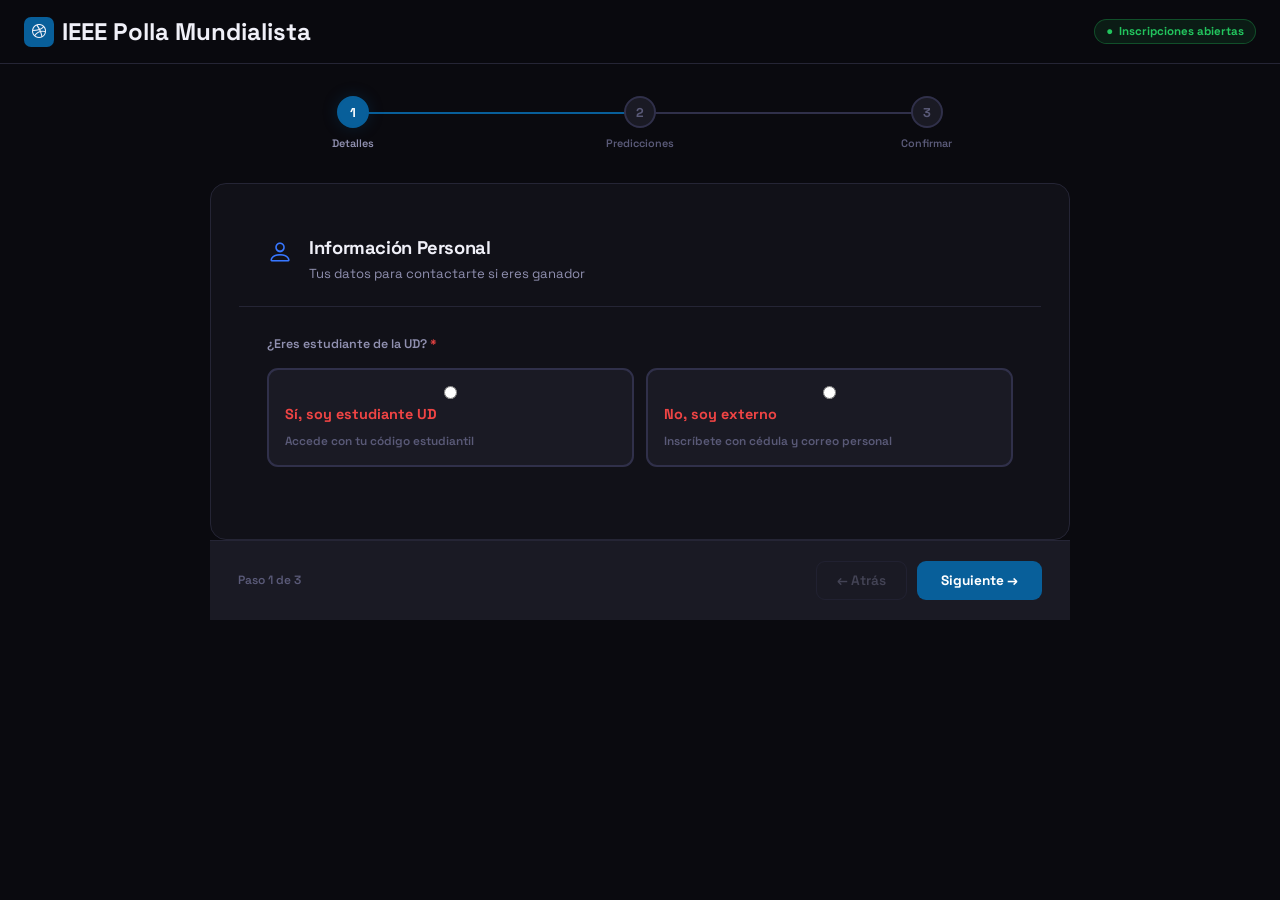
==== commit a36a880f: "Cambios index" ====
--- a/form.html
+++ b/form.html
@@ -15,7 +15,7 @@
 
 <body>
   <nav>
-    <a href="#" class="logo">
+    <a href="index.html" class="logo">
       <div class="logo-icon"><i class="bi bi-dribbble"></i></div>IEEE Polla Mundialista
     </a>
     <span class="nav-badge"><span>●</span> Inscripciones abiertas</span>
--- a/stylesform.css
+++ b/stylesform.css
@@ -410,3 +410,12 @@
   opacity: 1;
 }
 
+.logo {
+	font-size: 1.5rem;
+	font-weight: 700;
+	color: var(--text-primary);
+	text-decoration: none;
+	display: flex;
+	align-items: center;
+	gap: 0.5rem;
+}
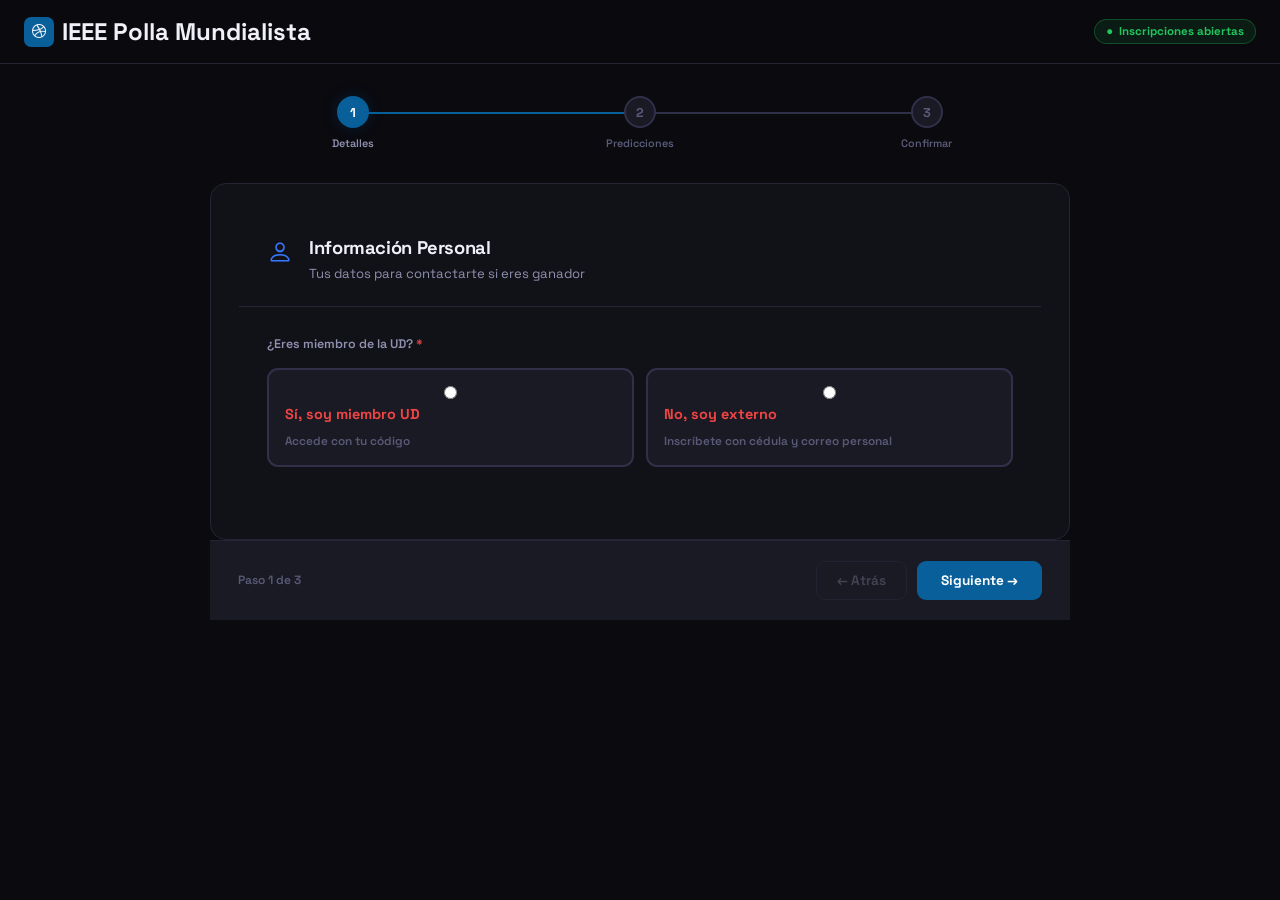
==== commit b5aba836: "Arreglos Finales" ====
--- a/form.html
+++ b/form.html
@@ -51,12 +51,12 @@
         <div style="padding:1.75rem;">
           <div class="fields-grid two-col">
             <div class="field-group" id="fg-esud" style="grid-column:1/-1;">
-              <label>¿Eres estudiante de la UD? <span>*</span></label>
+              <label>¿Eres miembro de la UD? <span>*</span></label>
               <div class="type-row" id="udRow">
                 <label class="type-card" id="tc-ud-si">
                   <input type="radio" name="esUD" value="si" id="ud-si" />
-                  <div class="type-card-top"><span class="type-card-name">Sí, soy estudiante UD</span></div>
-                  <div class="type-card-desc">Accede con tu código estudiantil</div>
+                  <div class="type-card-top"><span class="type-card-name">Sí, soy miembro UD</span></div>
+                  <div class="type-card-desc">Accede con tu código</div>
                 </label>
                 <label class="type-card" id="tc-ud-no">
                   <input type="radio" name="esUD" value="no" id="ud-no" />
@@ -64,16 +64,16 @@
                   <div class="type-card-desc">Inscríbete con cédula y correo personal</div>
                 </label>
               </div>
-              <span class="field-error" id="esud-err" style="display:none;">Indica si eres estudiante UD</span>
+              <span class="field-error" id="esud-err" style="display:none;">Indica si eres miembro UD</span>
             </div>
             <div class="fields-reveal" id="fieldsReveal" style="grid-column:1/-1;">
               <div class="fields-grid two-col">
 
                 <div class="field-group" id="fg-codigo" style="display:none;">
-                  <label for="codigo">Código Estudiantil <span>*</span></label>
+                  <label for="codigo">Código <span>*</span></label>
                   <input type="number" id="codigo" placeholder="Ej. 20231234" />
                   <small id="codigo-status"></small>
-                  <span class="field-error">Ingresa tu código estudiantil</span>
+                  <span class="field-error">Ingresa tu código</span>
                 </div>
 
                 <div class="field-group" id="fg-documento" style="display:none;">
@@ -387,7 +387,7 @@
           </div>
           <div class="upload-area" id="uploadArea" onclick="document.getElementById('fileInput').click()"
             ondragover="e=>e.preventDefault()" ondrop="handleDrop(event)">
-            <input type="file" id="fileInput" accept="image/*,.pdf" onchange="handleFile(this)" />
+            <input type="file" id="fileInput" accept="image/*,.pdf" capture="environment">
             <div class="upload-icon"><i class="bi bi-paperclip"></i></div>
             <div class="upload-title">Arrastra tu comprobante de pago aquí</div>
             <div class="upload-sub">o haz clic para seleccionar · JPG · PNG · PDF · Max 5MB</div>
--- a/stylesform.css
+++ b/stylesform.css
@@ -418,4 +418,11 @@
 	display: flex;
 	align-items: center;
 	gap: 0.5rem;
+}
+
+#prevName {
+  transition: opacity 0.2s;
+}
+#uploadPreview.show #prevName {
+  opacity: 1;
 }
